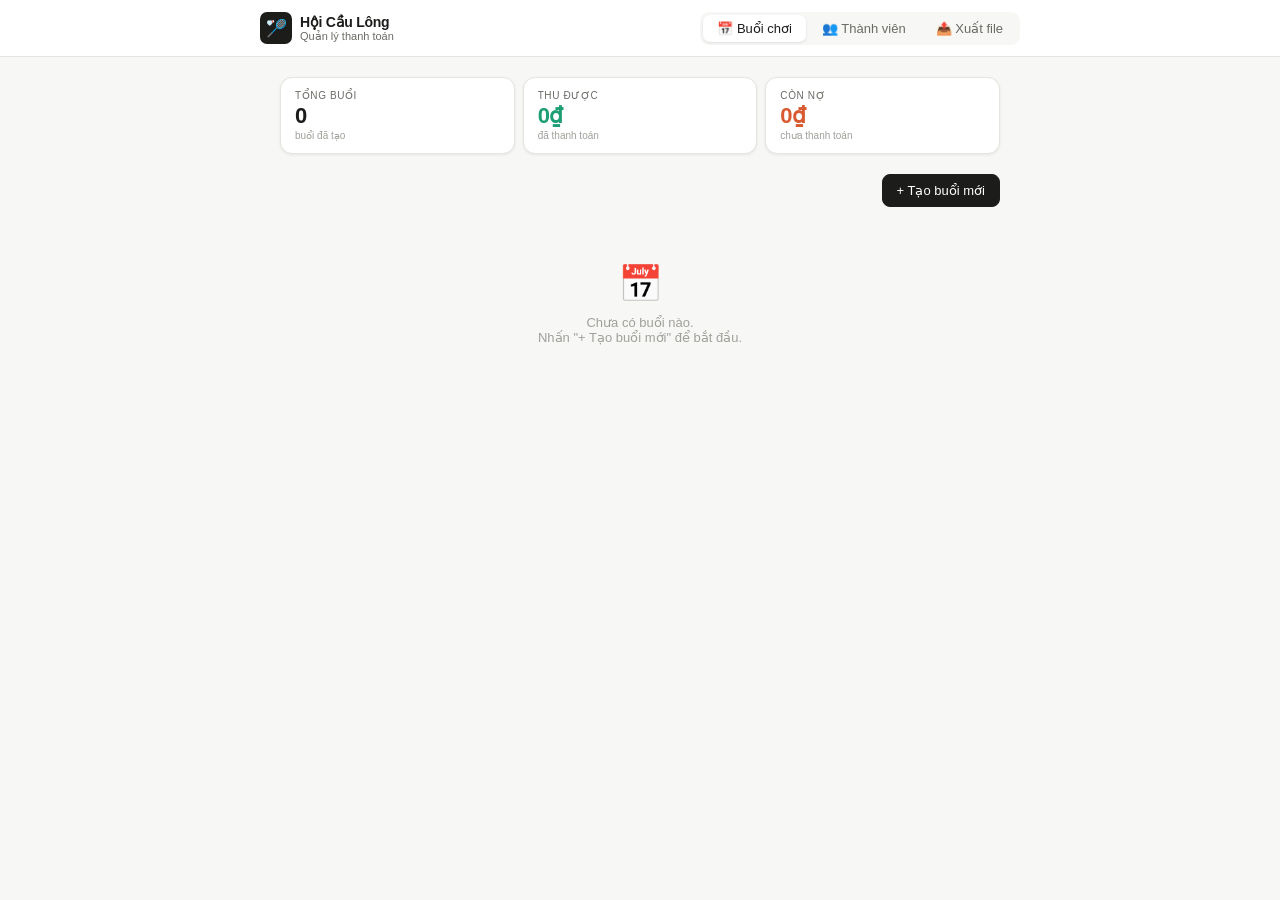
==== caulong.html @ 5cb91366 "Rename caulong_7.html to caulong.html" ====
<!DOCTYPE html>
<html lang="vi">
<head>
<meta charset="UTF-8">
<meta name="viewport" content="width=device-width, initial-scale=1.0">
<title>Hội Cầu Lông — Quản lý thanh toán</title>
<style>
:root {
  --green:#1D9E75; --green-l:#E1F5EE; --green-d:#085041; --green-m:#9FE1CB;
  --coral:#D85A30; --coral-l:#FAECE7; --coral-m:#F5C4B3;
  --amber:#BA7517; --amber-l:#FAEEDA;
  --purple-l:#EEEDFE; --purple:#534AB7;
  --blue-l:#E6F1FB; --blue:#185FA5;
  --bg:#F7F7F5; --surface:#FFFFFF;
  --border:#E5E4DF; --border-s:#C8C7C0;
  --text:#1C1C1A; --muted:#6B6A65; --hint:#A09F9A;
  --r:12px; --rs:8px;
  --shadow:0 1px 3px rgba(0,0,0,0.07);
}
*{box-sizing:border-box;margin:0;padding:0}
body{font-family:-apple-system,BlinkMacSystemFont,'Segoe UI',sans-serif;background:var(--bg);color:var(--text);min-height:100vh}

/* HEADER */
.site-header{background:var(--surface);border-bottom:1px solid var(--border);padding:0 1.25rem;position:sticky;top:0;z-index:200}
.header-inner{max-width:760px;margin:0 auto;display:flex;align-items:center;justify-content:space-between;height:56px;gap:10px}
.logo{display:flex;align-items:center;gap:8px;flex-shrink:0}
.logo-icon{width:32px;height:32px;background:var(--text);border-radius:7px;display:flex;align-items:center;justify-content:center;font-size:17px}
.logo-text{font-size:14px;font-weight:600;letter-spacing:-0.02em}
.logo-sub{font-size:11px;color:var(--muted)}
.nav-tabs{display:flex;gap:2px;background:var(--bg);border-radius:9px;padding:3px}
.nav-tab{padding:6px 14px;border-radius:7px;font-size:13px;font-weight:500;border:none;background:transparent;cursor:pointer;color:var(--muted);transition:all .15s}
.nav-tab.active{background:var(--surface);color:var(--text);box-shadow:0 1px 3px rgba(0,0,0,0.1)}

/* PAGES */
.page{max-width:760px;margin:0 auto;padding:1.25rem;display:none}
.page.active{display:block}

/* STAT CARDS */
.stats-row{display:grid;grid-template-columns:repeat(3,1fr);gap:8px;margin-bottom:1.25rem}
.stat-card{background:var(--surface);border:1px solid var(--border);border-radius:var(--r);padding:12px 14px;box-shadow:var(--shadow)}
.stat-label{font-size:10px;color:var(--muted);text-transform:uppercase;letter-spacing:.06em;margin-bottom:4px}
.stat-value{font-size:22px;font-weight:700;letter-spacing:-.03em;line-height:1}
.stat-value.green{color:var(--green)} .stat-value.coral{color:var(--coral)} .stat-value.amber{color:var(--amber)}
.stat-sub{font-size:10px;color:var(--hint);margin-top:3px}

/* CARD SHELL */
.card{background:var(--surface);border:1px solid var(--border);border-radius:var(--r);box-shadow:var(--shadow);margin-bottom:1rem;overflow:hidden}
.card-hd{display:flex;align-items:center;justify-content:space-between;padding:12px 16px;border-bottom:1px solid var(--border)}
.card-hd-l{display:flex;align-items:center;gap:9px}
.card-ico{width:28px;height:28px;border-radius:6px;display:flex;align-items:center;justify-content:center;font-size:15px;background:var(--bg)}
.card-title{font-size:13px;font-weight:600}
.card-sub{font-size:11px;color:var(--muted)}
.card-bd{padding:14px 16px}

/* SESSION LIST */
.session-item{background:var(--surface);border:1px solid var(--border);border-radius:var(--r);padding:12px 16px;margin-bottom:8px;cursor:pointer;transition:border-color .15s;display:flex;align-items:center;gap:12px;box-shadow:var(--shadow)}
.session-item:hover{border-color:var(--border-s)}
.session-item.active-session{border-color:var(--green);background:var(--green-l)}

/* MONTH GROUP */
.month-group{margin-bottom:12px}
.month-header{display:flex;align-items:center;justify-content:space-between;padding:10px 14px;background:var(--surface);border:1px solid var(--border);border-radius:var(--r);cursor:pointer;user-select:none;box-shadow:var(--shadow);transition:background .15s}
.month-header:hover{background:var(--bg)}
.month-header-left{display:flex;align-items:center;gap:10px}
.month-chevron{font-size:11px;color:var(--muted);transition:transform .2s;display:inline-block}
.month-chevron.open{transform:rotate(90deg)}
.month-title{font-size:14px;font-weight:600;margin-bottom:2px}
.month-sub{font-size:11px;color:var(--muted)}
.month-stat{text-align:right;flex-shrink:0}
.month-body{padding:10px 0 0 0;overflow:hidden}
.month-body.collapsed{display:none}
.session-date-badge{background:var(--text);color:#fff;border-radius:8px;padding:6px 10px;text-align:center;flex-shrink:0;min-width:44px}
.session-date-badge .day{font-size:17px;font-weight:700;line-height:1}
.session-date-badge .mon{font-size:10px;opacity:.7}
.session-meta{flex:1;min-width:0}
.session-name{font-size:13px;font-weight:600}
.session-info{font-size:11px;color:var(--muted);margin-top:2px}
.session-total{font-size:13px;font-weight:600;text-align:right;flex-shrink:0}
.session-total small{display:block;font-size:10px;color:var(--muted);font-weight:400}
.badge-pill{font-size:10px;border-radius:20px;padding:2px 8px;font-weight:500;display:inline-flex;align-items:center;gap:3px}
.badge-green{background:var(--green-l);color:var(--green-d)}
.badge-coral{background:var(--coral-l);color:#712B13}
.badge-amber{background:var(--amber-l);color:#633806}
.badge-blue{background:var(--blue-l);color:var(--blue)}

/* BUTTONS */
.btn{display:inline-flex;align-items:center;gap:5px;border-radius:var(--rs);font-size:13px;font-family:inherit;font-weight:500;cursor:pointer;transition:all .15s;padding:8px 14px;border:1px solid var(--border-s)}
.btn-primary{background:var(--text);color:#fff;border-color:var(--text)}
.btn-primary:hover{opacity:.85}
.btn-green{background:var(--green);color:#fff;border-color:var(--green)}
.btn-green:hover{opacity:.85}
.btn-ghost{background:transparent;color:var(--text)}
.btn-ghost:hover{background:var(--bg)}
.btn-danger{background:transparent;color:var(--coral);border-color:var(--coral-m)}
.btn-danger:hover{background:var(--coral-l)}
.btn-sm{padding:5px 10px;font-size:11px;border-radius:6px}
.btn-xs{padding:3px 8px;font-size:11px;border-radius:6px}

/* INPUTS */
input[type=text],input[type=number],input[type=date],select,textarea{font-family:inherit;font-size:13px;border:1px solid var(--border);border-radius:var(--rs);padding:7px 10px;background:var(--bg);color:var(--text);outline:none;transition:border-color .15s;width:100%}
input:focus,select:focus,textarea:focus{border-color:var(--green)}
.input-row{display:flex;gap:8px;align-items:center}
.input-row input,.input-row select{flex:1}
label.field-label{font-size:11px;color:var(--muted);font-weight:500;display:block;margin-bottom:4px;text-transform:uppercase;letter-spacing:.04em}
.field-group{margin-bottom:12px}

/* COST ITEM */
.cost-line{display:flex;align-items:center;gap:8px;padding:8px 0;border-bottom:1px solid var(--border)}
.cost-line:last-child{border-bottom:none}
.cost-line-emoji{font-size:15px;flex-shrink:0}
.cost-line-name{flex:1;font-size:13px;font-weight:500}
.cost-amount{font-size:13px;font-weight:600;min-width:80px;text-align:right}
.cost-input-wrap{position:relative;width:130px}
.cost-input-wrap input{text-align:right;padding-right:24px}
.cost-input-wrap .unit{position:absolute;right:8px;top:50%;transform:translateY(-50%);font-size:11px;color:var(--muted);pointer-events:none}
.cost-display{font-size:11px;color:var(--hint);text-align:right;margin-top:1px}

/* MEMBER ROWS */
.member-cost-grid{display:grid;grid-template-columns:1fr 1fr 1fr;gap:6px;margin-top:6px}
.member-cost-cell{background:var(--bg);border:1px solid var(--border);border-radius:6px;padding:6px 8px;text-align:center}
.member-cost-cell .mc-name{font-size:11px;color:var(--muted);white-space:nowrap;overflow:hidden;text-overflow:ellipsis}
.member-cost-cell .mc-val{font-size:13px;font-weight:600;margin-top:2px}
.member-cost-cell.included{background:var(--green-l);border-color:var(--green-m)}
.member-cost-cell.included .mc-val{color:var(--green-d)}

/* PLAYER ITEM */
.player-item{background:var(--surface);border:1px solid var(--border);border-radius:var(--r);padding:10px 14px;display:flex;align-items:center;gap:10px;box-shadow:var(--shadow);margin-bottom:7px;transition:all .2s}
.player-item.paid-item{background:var(--green-l);border-color:var(--green-m)}
.avatar{width:34px;height:34px;border-radius:50%;background:var(--purple-l);color:var(--purple);display:flex;align-items:center;justify-content:center;font-size:12px;font-weight:600;flex-shrink:0}
.avatar.av-paid{background:var(--green-m);color:var(--green-d)}
.pi-name{font-size:13px;font-weight:600}
.pi-detail{font-size:11px;color:var(--muted);margin-top:1px}
.pi-detail.paid-detail{color:var(--green)}
.pi-actions{display:flex;align-items:center;gap:5px;flex-shrink:0;margin-left:auto}
.btn-pay-toggle{font-size:11px;font-family:inherit;font-weight:500;padding:4px 10px;border-radius:20px;cursor:pointer;border:1.5px solid var(--green);background:transparent;color:var(--green-d);transition:all .15s}
.btn-pay-toggle:hover{background:var(--green);color:#fff}
.btn-undo-pay{font-size:10px;font-family:inherit;padding:3px 8px;border-radius:20px;cursor:pointer;border:1px solid var(--border-s);background:transparent;color:var(--muted)}
.btn-undo-pay:hover{background:var(--border)}
.btn-icon{background:none;border:none;cursor:pointer;color:var(--hint);font-size:16px;padding:2px 4px;line-height:1;transition:color .15s}
.btn-icon:hover{color:var(--coral)}
.badge-paid-sm{font-size:10px;background:var(--green);color:#fff;border-radius:20px;padding:2px 8px;font-weight:500}

/* SECTION LABEL */
.sec-label{font-size:10px;font-weight:600;text-transform:uppercase;letter-spacing:.07em;color:var(--muted);margin:1rem 0 7px;display:flex;align-items:center;gap:6px}
.count-bubble{background:var(--border);color:var(--muted);border-radius:20px;font-size:9px;padding:1px 6px}
.count-bubble.cb-green{background:var(--green-l);color:var(--green-d)}

/* PROGRESS */
.prog-wrap{background:var(--border);border-radius:4px;height:5px;overflow:hidden;margin-bottom:1.25rem}
.prog-bar{height:100%;background:var(--green);border-radius:4px;transition:width .4s ease;width:0%}
.prog-label{display:flex;justify-content:space-between;font-size:11px;color:var(--muted);margin-bottom:5px}

/* MODAL */
.modal-backdrop{position:fixed;inset:0;background:rgba(0,0,0,.45);z-index:500;display:none;align-items:center;justify-content:center;padding:1rem}
.modal-backdrop.open{display:flex}
.modal{background:var(--surface);border-radius:var(--r);width:100%;max-width:500px;max-height:90vh;overflow-y:auto;box-shadow:0 8px 32px rgba(0,0,0,.2)}
.modal-hd{display:flex;align-items:center;justify-content:space-between;padding:14px 18px;border-bottom:1px solid var(--border)}
.modal-title{font-size:15px;font-weight:600}
.modal-bd{padding:16px 18px}
.modal-ft{padding:12px 18px;border-top:1px solid var(--border);display:flex;gap:8px;justify-content:flex-end}

/* EXPORT PAGE */
.export-player-card{background:var(--surface);border:1px solid var(--border);border-radius:var(--r);padding:12px 16px;margin-bottom:8px;display:flex;align-items:center;gap:10px;cursor:pointer;transition:all .15s;box-shadow:var(--shadow)}
.export-player-card:hover{border-color:var(--border-s)}
.export-player-card.selected{border-color:var(--blue);background:var(--blue-l)}
.export-check{width:18px;height:18px;border-radius:4px;border:1.5px solid var(--border-s);display:flex;align-items:center;justify-content:center;flex-shrink:0;font-size:11px;background:#fff}
.export-player-card.selected .export-check{background:var(--blue);border-color:var(--blue);color:#fff}
.export-name{font-size:13px;font-weight:600}
.export-stats{font-size:11px;color:var(--muted);margin-top:2px}

/* EMPTY */
.empty-state{text-align:center;padding:2.5rem 1rem;color:var(--hint)}
.empty-icon{font-size:36px;margin-bottom:10px}
.empty-text{font-size:13px}

/* TOAST */
.toast{position:fixed;bottom:20px;left:50%;transform:translateX(-50%) translateY(70px);background:var(--text);color:#fff;padding:9px 18px;border-radius:30px;font-size:12px;font-weight:500;z-index:9999;transition:transform .3s ease;white-space:nowrap;pointer-events:none}
.toast.show{transform:translateX(-50%) translateY(0)}

/* DIVIDER */
.divider{border:none;border-top:1px solid var(--border);margin:12px 0}

/* TAG */
.tag{display:inline-flex;align-items:center;gap:4px;font-size:10px;padding:2px 7px;border-radius:4px;font-weight:500}

/* COST SHARE TOGGLE */
.share-toggle{display:flex;flex-wrap:wrap;gap:5px;margin-top:6px}
.share-member{font-size:11px;padding:3px 9px;border-radius:20px;border:1px solid var(--border-s);cursor:pointer;user-select:none;background:var(--bg);color:var(--muted);transition:all .12s}
.share-member.on{background:var(--green);border-color:var(--green);color:#fff}
.share-all{border-color:var(--text);color:var(--text);font-weight:600}
.share-all.on{background:var(--text);border-color:var(--text);color:#fff}

/* PRINT / EXPORT RECEIPT */
@media print{
  body{background:#fff}
  .no-print{display:none!important}
  .print-only{display:block!important}
}
.print-only{display:none}

/* RESPONSIVE */
@media(max-width:520px){
  .stats-row{grid-template-columns:1fr 1fr;gap:6px}
  .stat-value{font-size:20px}
  .nav-tab{padding:5px 10px;font-size:12px}
  .member-cost-grid{grid-template-columns:1fr 1fr}
}

/* SESSION DETAIL inline */
.session-detail-wrap{background:var(--green-l);border:1px solid var(--green-m);border-radius:var(--r);padding:12px 14px;margin-bottom:8px;display:none}
.session-detail-wrap.open{display:block}
</style>
</head>
<body>

<header class="site-header no-print">
  <div class="header-inner">
    <div class="logo">
      <div class="logo-icon">🏸</div>
      <div>
        <div class="logo-text">Hội Cầu Lông</div>
        <div class="logo-sub">Quản lý thanh toán</div>
      </div>
    </div>
    <nav class="nav-tabs">
      <button class="nav-tab active" onclick="switchTab('sessions')">📅 Buổi chơi</button>
      <button class="nav-tab" onclick="switchTab('members')">👥 Thành viên</button>
      <button class="nav-tab" onclick="switchTab('export')">📤 Xuất file</button>
    </nav>
  </div>
</header>

<!-- ══════════════ TAB: BUỔI CHƠI ══════════════ -->
<div class="page active" id="tab-sessions">
  <div class="stats-row">
    <div class="stat-card">
      <div class="stat-label">Tổng buổi</div>
      <div class="stat-value" id="s-total-sessions">0</div>
      <div class="stat-sub">buổi đã tạo</div>
    </div>
    <div class="stat-card">
      <div class="stat-label">Thu được</div>
      <div class="stat-value green" id="s-collected">0₫</div>
      <div class="stat-sub">đã thanh toán</div>
    </div>
    <div class="stat-card">
      <div class="stat-label">Còn nợ</div>
      <div class="stat-value coral" id="s-pending">0₫</div>
      <div class="stat-sub">chưa thanh toán</div>
    </div>
  </div>

  <div style="display:flex;justify-content:flex-end;margin-bottom:1rem">
    <button class="btn btn-primary" onclick="openNewSession()">+ Tạo buổi mới</button>
  </div>

  <div id="session-list">
    <div class="empty-state"><div class="empty-icon">📅</div><div class="empty-text">Chưa có buổi nào.<br>Nhấn "+ Tạo buổi mới" để bắt đầu.</div></div>
  </div>
</div>

<!-- ══════════════ TAB: THÀNH VIÊN ══════════════ -->
<div class="page" id="tab-members">
  <div class="card">
    <div class="card-hd">
      <div class="card-hd-l"><div class="card-ico">👤</div><div><div class="card-title">Thêm thành viên</div><div class="card-sub">Cố định luôn được chọn trong chi phí</div></div></div>
    </div>
    <div class="card-bd">
      <div class="input-row">
        <input type="text" id="new-member-name" placeholder="Tên thành viên…" maxlength="30" autocomplete="off">
        <select id="new-member-type" style="width:auto;flex-shrink:0">
          <option value="fixed">⭐ Cố định</option>
          <option value="casual">🚶 Vãng lai</option>
        </select>
        <button class="btn btn-primary" onclick="addMember()" style="white-space:nowrap">+ Thêm</button>
      </div>
    </div>
  </div>

  <div id="member-list-wrap">
    <div class="empty-state"><div class="empty-icon">👥</div><div class="empty-text">Chưa có thành viên nào.</div></div>
  </div>
</div>

<!-- ══════════════ TAB: XUẤT FILE ══════════════ -->
<div class="page" id="tab-export">
  <div class="card">
    <div class="card-hd">
      <div class="card-hd-l"><div class="card-ico">📤</div><div><div class="card-title">Xuất sao kê cá nhân</div><div class="card-sub">Chọn người và khoảng thời gian</div></div></div>
    </div>
    <div class="card-bd">
      <div class="field-group">
        <label class="field-label">Từ ngày</label>
        <input type="date" id="ex-from">
      </div>
      <div class="field-group">
        <label class="field-label">Đến ngày</label>
        <input type="date" id="ex-to">
      </div>
      <div class="field-group">
        <div style="display:flex;align-items:center;justify-content:space-between;margin-bottom:8px">
          <label class="field-label" style="margin-bottom:0">Chọn thành viên</label>
          <div style="display:flex;gap:6px">
            <button class="btn btn-ghost btn-xs" onclick="selectAllExport(true)">Chọn tất cả</button>
            <button class="btn btn-ghost btn-xs" onclick="selectAllExport(false)">Bỏ chọn tất cả</button>
          </div>
        </div>
        <div id="export-member-list"></div>
      </div>
      <button class="btn btn-primary" onclick="doExport()" style="width:100%;justify-content:center;margin-top:4px">📄 Xuất file HTML</button>
    </div>
  </div>
</div>

<!-- ══════════════ MODAL: TẠO / SỬA BUỔI ══════════════ -->
<div class="modal-backdrop" id="modal-session">
  <div class="modal">
    <div class="modal-hd">
      <span class="modal-title" id="modal-session-title">Tạo buổi mới</span>
      <button class="btn-icon" onclick="closeModal('modal-session')" style="font-size:20px">×</button>
    </div>
    <div class="modal-bd">
      <div class="field-group">
        <label class="field-label">Ngày chơi</label>
        <input type="date" id="ms-date">
      </div>
      <div class="field-group">
        <label class="field-label">Ghi chú (tùy chọn)</label>
        <input type="text" id="ms-note" placeholder="Ví dụ: Sân ABC, thứ 7 tuần này…" maxlength="60">
      </div>
      <hr class="divider">
      <div class="card-title" style="margin-bottom:10px">💰 Chi phí buổi</div>
      <div id="cost-lines"></div>
      <button class="btn btn-ghost btn-sm" onclick="addCostLine()" style="margin-top:4px">+ Thêm khoản chi</button>
      <hr class="divider">
      <div class="card-title" style="margin-bottom:10px">👥 Thành viên tham gia</div>
      <div id="ms-members"></div>
      <div class="input-row" style="margin-top:8px">
        <input type="text" id="ms-new-member-inline" placeholder="Thêm tên mới…" maxlength="30">
        <button class="btn btn-ghost btn-sm" onclick="addInlineMember()" style="white-space:nowrap">+ Thêm</button>
      </div>
    </div>
    <div class="modal-ft">
      <button class="btn btn-ghost" onclick="closeModal('modal-session')">Hủy</button>
      <button class="btn btn-primary" onclick="saveSession()" id="ms-save-btn">Lưu buổi</button>
    </div>
  </div>
</div>

<!-- ══════════════ MODAL: CHI TIẾT BUỔI ══════════════ -->
<div class="modal-backdrop" id="modal-detail">
  <div class="modal">
    <div class="modal-hd">
      <span class="modal-title" id="md-title">Chi tiết buổi</span>
      <button class="btn-icon" onclick="closeModal('modal-detail')" style="font-size:20px">×</button>
    </div>
    <div class="modal-bd" id="md-body"></div>
    <div class="modal-ft">
      <button class="btn btn-danger btn-sm" id="md-del-btn">🗑 Xóa buổi</button>
      <button class="btn btn-ghost" onclick="closeModal('modal-detail')">Đóng</button>
      <button class="btn btn-primary btn-sm" id="md-edit-btn">✏️ Sửa</button>
    </div>
  </div>
</div>

<div class="toast" id="toast"></div>

<script>
// ─── STORAGE ──────────────────────────────────────────────────────
function ls(k){try{const v=localStorage.getItem(k);return v?JSON.parse(v):null}catch{return null}}
function ss(k,v){try{localStorage.setItem(k,JSON.stringify(v))}catch{}}

// ─── STATE ────────────────────────────────────────────────────────
let members = ls('hl_members') || [];   // [{id,name}]
let sessions = ls('hl_sessions') || []; // [{id,date,note,costs:[{id,name,emoji,amount,memberIds[]}],members:[{id,name,paid}]}]
let editingSessionId = null;
let tempCosts = [];   // cost lines in modal
let tempMembers = []; // members in modal [{id,name,included}]

// ─── HELPERS ──────────────────────────────────────────────────────
function uid(){return Date.now().toString(36)+Math.random().toString(36).slice(2,6)}
function fmt(n){return Math.round(n).toLocaleString('vi-VN')+'₫'}
function fmtK(n){const v=Math.round(n);return v>=1000?v.toLocaleString('vi-VN')+'₫':v+'₫'}
function esc(s){return s.replace(/&/g,'&amp;').replace(/</g,'&lt;').replace(/>/g,'&gt;').replace(/"/g,'&quot;')}
function initials(name){return name.trim().split(/\s+/).map(w=>w[0]).join('').slice(0,2).toUpperCase()}
function fmtDate(iso){
  if(!iso)return'';
  const d=new Date(iso+'T00:00:00');
  return d.toLocaleDateString('vi-VN',{weekday:'short',day:'numeric',month:'numeric',year:'numeric'});
}
// Auto-add 3 zeros when input loses focus or Enter pressed (for number inputs with class cost-k)
function autoK(el){
  const v=el.value.trim();
  if(!v)return;
  const n=parseFloat(v);
  if(!isNaN(n)&&n<1000&&n>0){el.value=Math.round(n*1000);updateCostDisplay(el)}
}
function updateCostDisplay(el){
  const v=parseFloat(el.value)||0;
  const wrap=el.closest('.cost-input-wrap');
  if(wrap){const d=wrap.nextElementSibling;if(d&&d.classList.contains('cost-display'))d.textContent=v>0?fmt(v):'';}
}

// ─── TABS ─────────────────────────────────────────────────────────
function switchTab(t){
  document.querySelectorAll('.page').forEach(p=>p.classList.remove('active'));
  document.querySelectorAll('.nav-tab').forEach(b=>b.classList.remove('active'));
  document.getElementById('tab-'+t).classList.add('active');
  const idx={'sessions':0,'members':1,'export':2}[t];
  document.querySelectorAll('.nav-tab')[idx].classList.add('active');
  if(t==='sessions')renderSessions();
  if(t==='members')renderMembers();
  if(t==='export')renderExportPage();
}

// ─── MEMBERS TAB ──────────────────────────────────────────────────
function addMember(){
  const inp=document.getElementById('new-member-name');
  const type=document.getElementById('new-member-type').value;
  const name=inp.value.trim();
  if(!name)return;
  members.push({id:uid(),name,type:type||'fixed'});
  ss('hl_members',members);
  inp.value='';inp.focus();
  renderMembers();
  showToast('Đã thêm '+name);
}
document.getElementById('new-member-name').addEventListener('keydown',e=>{if(e.key==='Enter')addMember()});

function toggleMemberType(id){
  const m=members.find(m=>m.id===id);
  if(!m)return;
  m.type=m.type==='fixed'?'casual':'fixed';
  ss('hl_members',members);
  renderMembers();
  showToast(m.name+' → '+(m.type==='fixed'?'Cố định':'Vãng lai'));
}

function deleteMember(id){
  const m=members.find(m=>m.id===id);
  if(!confirm('Xóa thành viên "'+m.name+'"? Dữ liệu trong các buổi vẫn giữ nguyên.'))return;
  members=members.filter(m=>m.id!==id);
  ss('hl_members',members);
  renderMembers();
  showToast('Đã xóa');
}

function renderMembers(){
  const wrap=document.getElementById('member-list-wrap');
  if(members.length===0){
    wrap.innerHTML='<div class="empty-state"><div class="empty-icon">👥</div><div class="empty-text">Chưa có thành viên nào.</div></div>';
    return;
  }
  const fixed=members.filter(m=>m.type==='fixed'||(m.type===undefined));
  const casual=members.filter(m=>m.type==='casual');
  let html='';
  if(fixed.length>0){
    html+=`<div class="sec-label" style="margin-bottom:8px">⭐ Cố định <span class="count-bubble">${fixed.length}</span></div>`;
    html+=fixed.map(m=>memberRow(m)).join('');
  }
  if(casual.length>0){
    html+=`<div class="sec-label" style="margin:12px 0 8px">🚶 Vãng lai <span class="count-bubble">${casual.length}</span></div>`;
    html+=casual.map(m=>memberRow(m)).join('');
  }
  wrap.innerHTML=html;
}

function memberRow(m){
  const isFixed=m.type!=='casual';
  return `<div class="player-item" style="margin-bottom:7px">
    <div class="avatar" style="${isFixed?'background:var(--amber-l);color:var(--amber)':''}">${initials(m.name)}</div>
    <div style="flex:1">
      <div class="pi-name">${esc(m.name)}
        <span class="badge-pill ${isFixed?'badge-amber':'badge-blue'}" style="margin-left:6px;font-size:10px">${isFixed?'⭐ Cố định':'🚶 Vãng lai'}</span>
      </div>
      <div class="pi-detail">${memberStats(m.id)}</div>
    </div>
    <button class="btn btn-ghost btn-xs" onclick="toggleMemberType('${m.id}')" title="Đổi loại" style="margin-right:4px">Đổi</button>
    <button class="btn-icon" onclick="deleteMember('${m.id}')" title="Xóa">×</button>
  </div>`;
}

function memberStats(mid){
  let sessions_played=0,total_debt=0,total_paid=0;
  sessions.forEach(s=>{
    const p=s.members.find(m=>m.id===mid);
    if(!p)return;
    sessions_played++;
    const amt=calcMemberAmount(s,mid);
    if(p.paid)total_paid+=amt; else total_debt+=amt;
  });
  if(sessions_played===0)return'Chưa tham gia buổi nào';
  return sessions_played+' buổi · Nợ: '+fmt(total_debt)+' · Đã trả: '+fmt(total_paid);
}

// ─── COST AMOUNT CALC ─────────────────────────────────────────────
function calcMemberAmount(session,memberId){
  let total=0;
  session.costs.forEach(c=>{
    if(c.memberIds.includes(memberId)){
      const count=c.memberIds.length;
      if(count>0)total+=c.amount/count;
    }
  });
  return total;
}

// ─── SESSIONS TAB ─────────────────────────────────────────────────
function renderSessions(){
  // Global stats
  let collected=0,pending=0;
  sessions.forEach(s=>{
    s.members.forEach(m=>{
      const amt=calcMemberAmount(s,m.id);
      if(m.paid)collected+=amt; else pending+=amt;
    });
  });
  document.getElementById('s-total-sessions').textContent=sessions.length;
  document.getElementById('s-collected').textContent=fmtK(collected);
  document.getElementById('s-pending').textContent=fmtK(pending);

  const list=document.getElementById('session-list');
  if(sessions.length===0){
    list.innerHTML='<div class="empty-state"><div class="empty-icon">📅</div><div class="empty-text">Chưa có buổi nào.<br>Nhấn "+ Tạo buổi mới" để bắt đầu.</div></div>';
    return;
  }
  // Sort newest first
  const sorted=[...sessions].sort((a,b)=>b.date.localeCompare(a.date));

  // Group by month key "YYYY-MM"
  const groups={};
  sorted.forEach(s=>{
    const key=s.date.slice(0,7);
    if(!groups[key])groups[key]=[];
    groups[key].push(s);
  });

  let html='';
  const monthKeys=Object.keys(groups).sort((a,b)=>b.localeCompare(a));
  const now=new Date();
  const thisMonthKey=now.getFullYear()+'-'+String(now.getMonth()+1).padStart(2,'0');

  monthKeys.forEach(key=>{
    const [yr,mo]=key.split('-');
    const monthLabel='Tháng '+parseInt(mo)+' năm '+yr;
    const isCurrentMonth=(key===thisMonthKey);
    const groupSessions=groups[key];

    // Month-level stats (only members with amt > 0)
    let mTotal=0,mPaid=0,mBuoi=groupSessions.length;
    groupSessions.forEach(s=>{
      s.members.forEach(m=>{
        const amt=calcMemberAmount(s,m.id);
        if(amt<=0)return;
        mTotal+=amt;
        if(m.paid)mPaid+=amt;
      });
    });
    const mPending=mTotal-mPaid;
    const allDone=mPending===0&&mTotal>0;

    // Collapsed by default except current month
    const collapsed=!isCurrentMonth;

    html+=`<div class="month-group" id="mg-${key}">
      <div class="month-header" onclick="toggleMonth('${key}')">
        <div class="month-header-left">
          <span class="month-chevron ${collapsed?'':'open'}" id="mc-${key}">▶</span>
          <div>
            <div class="month-title">${monthLabel} ${isCurrentMonth?'<span class="badge-pill badge-amber" style="font-size:10px;vertical-align:middle">Tháng này</span>':''}</div>
            <div class="month-sub">${mBuoi} buổi · ${allDone?'<span style="color:var(--green)">Thu đủ</span>':'Còn nợ <strong>'+fmt(mPending)+'</strong>'}</div>
          </div>
        </div>
        <div class="month-stat">
          <div style="font-size:14px;font-weight:700">${fmt(mTotal)}</div>
          <div style="font-size:10px;color:var(--muted)">Thu: ${fmt(mPaid)}</div>
        </div>
      </div>
      <div class="month-body ${collapsed?'collapsed':''}" id="mb-${key}">`;

    groupSessions.forEach(s=>{
      const activeM=s.members.filter(m=>calcMemberAmount(s,m.id)>0);
      const paidCount=activeM.filter(m=>m.paid).length;
      const total=activeM.length;
      const totalAmt=activeM.reduce((sum,m)=>sum+calcMemberAmount(s,m.id),0);
      const paidAmt=activeM.filter(m=>m.paid).reduce((sum,m)=>sum+calcMemberAmount(s,m.id),0);
      const d=new Date(s.date+'T00:00:00');
      const mon=d.toLocaleDateString('vi-VN',{month:'short'}).replace('thg','Th');
      let badge='';
      if(paidCount===total&&total>0)badge='<span class="badge-pill badge-green">✓ Đủ</span>';
      else if(paidCount===0)badge='<span class="badge-pill badge-coral">⏳ Chưa thu</span>';
      else badge='<span class="badge-pill badge-amber">'+paidCount+'/'+total+' đã trả</span>';
      const costs_summary=s.costs.map(c=>esc(c.name)).join(' · ');
      html+=`<div class="session-item" onclick="openDetail('${s.id}')">
        <div class="session-date-badge">
          <div class="day">${d.getDate()}</div>
          <div class="mon">${mon}</div>
        </div>
        <div class="session-meta">
          <div class="session-name">${s.note?esc(s.note):fmtDate(s.date)}</div>
          <div class="session-info">${total} người · ${costs_summary||'Chưa có chi phí'}</div>
          <div style="margin-top:4px">${badge}</div>
        </div>
        <div class="session-total">${fmt(totalAmt)}<small>Thu: ${fmt(paidAmt)}</small></div>
      </div>`;
    });

    html+=`</div></div>`;
  });

  list.innerHTML=html;
}

function toggleMonth(key){
  const body=document.getElementById('mb-'+key);
  const chev=document.getElementById('mc-'+key);
  body.classList.toggle('collapsed');
  chev.classList.toggle('open');
}

// ─── NEW / EDIT SESSION MODAL ──────────────────────────────────────
const COST_PRESETS=[
  {name:'Tiền sân',emoji:'🏟️',amount:200},
  {name:'Tiền nước',emoji:'💧',amount:20},
  {name:'Tiền cầu',emoji:'🏸',amount:0},
];

function openNewSession(){
  editingSessionId=null;
  document.getElementById('modal-session-title').textContent='Tạo buổi mới';
  document.getElementById('ms-save-btn').textContent='Lưu buổi';
  const today=new Date();
  document.getElementById('ms-date').value=today.toISOString().slice(0,10);
  document.getElementById('ms-note').value='';
  // All members included; fixed always pre-checked in costs
  tempMembers=members.map(m=>({...m,included:true}));
  tempCosts=COST_PRESETS.map(p=>({id:uid(),name:p.name,emoji:p.emoji,amount:p.amount*1000,memberIds:[]}));
  // Default: fixed members auto-selected for all costs; casual NOT pre-selected
  const fixedIds=tempMembers.filter(m=>m.type!=='casual').map(m=>m.id);
  tempCosts.forEach(c=>c.memberIds=[...fixedIds]);
  renderCostLines();
  renderModalMembers();
  openModal('modal-session');
}

function openEditSession(sid){
  const s=sessions.find(x=>x.id===sid);
  if(!s)return;
  editingSessionId=sid;
  document.getElementById('modal-session-title').textContent='Sửa buổi';
  document.getElementById('ms-save-btn').textContent='Cập nhật';
  document.getElementById('ms-date').value=s.date;
  document.getElementById('ms-note').value=s.note||'';
  tempCosts=s.costs.map(c=>({...c,memberIds:[...c.memberIds]}));
  // Merge saved members with global
  const savedIds=s.members.map(m=>m.id);
  const globalIds=members.map(m=>m.id);
  const allIds=new Set([...savedIds,...globalIds]);
  tempMembers=[];
  allIds.forEach(id=>{
    const gm=members.find(m=>m.id===id);
    const sm=s.members.find(m=>m.id===id);
    const name=gm?gm.name:(sm?sm.name:'');
    tempMembers.push({id,name,included:savedIds.includes(id)});
  });
  renderCostLines();
  renderModalMembers();
  closeModal('modal-detail');
  openModal('modal-session');
}

function addCostLine(){
  tempCosts.push({id:uid(),name:'',emoji:'🗒️',amount:0,memberIds:[]});
  renderCostLines();
  // Focus last cost name input
  setTimeout(()=>{
    const inputs=document.querySelectorAll('.cost-name-inp');
    if(inputs.length)inputs[inputs.length-1].focus();
  },50);
}

function removeCostLine(cid){
  tempCosts=tempCosts.filter(c=>c.id!==cid);
  renderCostLines();
}

function renderCostLines(){
  const wrap=document.getElementById('cost-lines');
  if(tempCosts.length===0){wrap.innerHTML='<div style="font-size:12px;color:var(--hint);margin-bottom:8px">Chưa có khoản nào.</div>';return;}
  wrap.innerHTML=tempCosts.map(c=>{
    const includedMembers=tempMembers.filter(m=>m.included);
    const allOn=includedMembers.length>0&&includedMembers.every(m=>c.memberIds.includes(m.id));
    const allToggle=`<span class="share-member share-all ${allOn?'on':''}" onclick="toggleAllCostMembers('${c.id}')">${allOn?'✓ Tất cả':'Tất cả'}</span>`;
    const toggles=includedMembers.map(m=>{
      const on=c.memberIds.includes(m.id);
      return `<span class="share-member ${on?'on':''}" onclick="toggleCostMember('${c.id}','${m.id}')">${esc(m.name)}</span>`;
    }).join('');
    const dispVal=c.amount>0?fmt(c.amount):'';
    const shortVal=c.amount>0?Math.round(c.amount/1000):'';
    return `<div class="cost-line" data-cid="${c.id}">
      <span class="cost-line-emoji">${c.emoji}</span>
      <div style="flex:1;min-width:0">
        <input class="cost-name-inp" type="text" placeholder="Tên khoản…" value="${esc(c.name)}"
          style="width:100%;margin-bottom:6px"
          oninput="tempCosts.find(x=>x.id==='${c.id}').name=this.value"
          maxlength="30">
        <div style="font-size:11px;color:var(--muted);margin-bottom:4px">Áp dụng cho:</div>
        <div class="share-toggle">${allToggle}${toggles}</div>
      </div>
      <div style="text-align:right;flex-shrink:0;margin-left:10px">
        <div class="cost-input-wrap">
          <input type="number" class="cost-k" placeholder="0" value="${shortVal}" min="0" step="1"
            style="text-align:right;width:110px"
            onblur="autoK(this);syncCostAmount('${c.id}',this)"
            onkeydown="if(event.key==='Enter'){autoK(this);syncCostAmount('${c.id}',this)}"
            oninput="syncCostAmount('${c.id}',this)">
          <span class="unit">k</span>
        </div>
        <div class="cost-display">${dispVal}</div>
      </div>
      <button class="btn-icon" onclick="removeCostLine('${c.id}')" style="margin-left:6px;flex-shrink:0">×</button>
    </div>`;
  }).join('');
}

function syncCostAmount(cid,el){
  const v=parseFloat(el.value)||0;
  const cost=tempCosts.find(c=>c.id===cid);
  if(cost){
    // If value looks like already in full VND (>=1000) keep it, else treat as k
    cost.amount=v>=1000?Math.round(v):Math.round(v*1000);
    updateCostDisplay(el);
  }
}

function toggleCostMember(cid,mid){
  const cost=tempCosts.find(c=>c.id===cid);
  if(!cost)return;
  const idx=cost.memberIds.indexOf(mid);
  if(idx===-1)cost.memberIds.push(mid);
  else cost.memberIds.splice(idx,1);
  renderCostLines();
}

function toggleAllCostMembers(cid){
  const cost=tempCosts.find(c=>c.id===cid);
  if(!cost)return;
  const includedIds=tempMembers.filter(m=>m.included).map(m=>m.id);
  const allOn=includedIds.length>0&&includedIds.every(id=>cost.memberIds.includes(id));
  cost.memberIds=allOn?[]:[...includedIds];
  renderCostLines();
}

function renderModalMembers(){
  const wrap=document.getElementById('ms-members');
  if(tempMembers.length===0){
    wrap.innerHTML='<div style="font-size:12px;color:var(--hint)">Chưa có thành viên nào. Thêm từ tab "Thành viên" hoặc nhập tên bên dưới.</div>';
    return;
  }
  const fixed=tempMembers.filter(m=>m.type!=='casual');
  const casual=tempMembers.filter(m=>m.type==='casual');
  let html='';
  if(fixed.length>0){
    html+=`<div style="font-size:10px;font-weight:600;color:var(--amber);text-transform:uppercase;letter-spacing:.06em;padding:4px 0 6px">⭐ Cố định (luôn tham gia)</div>`;
    html+=fixed.map(m=>`
      <div style="display:flex;align-items:center;gap:8px;padding:5px 0;border-bottom:1px solid var(--border)">
        <input type="checkbox" checked disabled style="width:auto;opacity:.5;cursor:not-allowed">
        <label style="font-size:13px;font-weight:500;flex:1;color:var(--text)">${esc(m.name)}</label>
        <span style="font-size:10px;color:var(--amber)">⭐</span>
      </div>`).join('');
  }
  if(casual.length>0){
    html+=`<div style="font-size:10px;font-weight:600;color:var(--muted);text-transform:uppercase;letter-spacing:.06em;padding:8px 0 6px">🚶 Vãng lai</div>`;
    html+=casual.map(m=>`
      <div style="display:flex;align-items:center;gap:8px;padding:5px 0;border-bottom:1px solid var(--border)">
        <input type="checkbox" id="mm-${m.id}" ${m.included?'checked':''} onchange="toggleModalMember('${m.id}',this.checked)" style="width:auto;cursor:pointer">
        <label for="mm-${m.id}" style="font-size:13px;font-weight:500;cursor:pointer;flex:1">${esc(m.name)}</label>
        <span style="font-size:10px;color:var(--muted)">Vãng lai</span>
      </div>`).join('');
  }
  wrap.innerHTML=html;
}

function toggleModalMember(mid,checked){
  const m=tempMembers.find(x=>x.id===mid);
  if(m){
    m.included=checked;
    // Update all cost memberIds
    if(!checked){
      tempCosts.forEach(c=>{c.memberIds=c.memberIds.filter(id=>id!==mid)});
    }
    renderCostLines();
  }
}

function addInlineMember(){
  const inp=document.getElementById('ms-new-member-inline');
  const name=inp.value.trim();
  if(!name)return;
  // Inline-added members are casual by default
  const newMember={id:uid(),name,type:'casual'};
  members.push(newMember);
  ss('hl_members',members);
  tempMembers.push({...newMember,included:true});
  inp.value='';
  // Casual: NOT auto-added to cost lines (must be ticked manually)
  renderModalMembers();
  renderCostLines();
}
document.getElementById('ms-new-member-inline').addEventListener('keydown',e=>{if(e.key==='Enter')addInlineMember()});

function saveSession(){
  const date=document.getElementById('ms-date').value;
  if(!date){showToast('Vui lòng chọn ngày');return;}
  const note=document.getElementById('ms-note').value.trim();
  const includedMembers=tempMembers.filter(m=>m.included);
  if(includedMembers.length===0){showToast('Cần ít nhất 1 thành viên');return;}

  // Build final costs — clamp amount input
  const finalCosts=tempCosts.filter(c=>c.name||c.amount>0).map(c=>{
    // Ensure memberIds only has included members
    const mids=c.memberIds.filter(id=>includedMembers.some(m=>m.id===id));
    return {...c,memberIds:mids};
  });

  if(editingSessionId){
    const idx=sessions.findIndex(s=>s.id===editingSessionId);
    if(idx!==-1){
      // Preserve paid status
      const old=sessions[idx];
      const newMembers=includedMembers.map(m=>{
        const existing=old.members.find(om=>om.id===m.id);
        return {id:m.id,name:m.name,paid:existing?existing.paid:false};
      });
      sessions[idx]={...sessions[idx],date,note,costs:finalCosts,members:newMembers};
    }
  } else {
    const newSession={
      id:uid(),date,note,
      costs:finalCosts,
      members:includedMembers.map(m=>({id:m.id,name:m.name,paid:false}))
    };
    sessions.push(newSession);
  }

  ss('hl_sessions',sessions);
  closeModal('modal-session');
  renderSessions();
  showToast(editingSessionId?'Đã cập nhật buổi':'Đã tạo buổi mới 🏸');
}

// ─── SESSION DETAIL MODAL ─────────────────────────────────────────
function openDetail(sid){
  const s=sessions.find(x=>x.id===sid);
  if(!s)return;
  document.getElementById('md-title').textContent=(s.note||fmtDate(s.date));
  document.getElementById('md-edit-btn').onclick=()=>openEditSession(sid);
  document.getElementById('md-del-btn').onclick=()=>deleteSession(sid);

  // Only count members who have amt > 0 (i.e. are in at least one cost item)
  const activeMembers=s.members.filter(m=>calcMemberAmount(s,m.id)>0);
  const totalAmt=activeMembers.reduce((sum,m)=>sum+calcMemberAmount(s,m.id),0);
  const paidAmt=activeMembers.filter(m=>m.paid).reduce((sum,m)=>sum+calcMemberAmount(s,m.id),0);
  const pct=activeMembers.length>0?Math.round(activeMembers.filter(m=>m.paid).length/activeMembers.length*100):0;

  let html=`
    <div style="display:flex;justify-content:space-between;align-items:center;margin-bottom:12px">
      <div>
        <div style="font-size:11px;color:var(--muted)">📅 ${fmtDate(s.date)}</div>
        <div style="font-size:20px;font-weight:700;letter-spacing:-.02em;margin-top:2px">${fmt(totalAmt)}</div>
      </div>
      <div style="text-align:right">
        <div style="font-size:11px;color:var(--muted)">Thu được</div>
        <div style="font-size:16px;font-weight:600;color:var(--green)">${fmt(paidAmt)}</div>
      </div>
    </div>
    <div class="prog-label"><span>Tiến độ</span><span>${pct}%</span></div>
    <div class="prog-wrap"><div class="prog-bar" style="width:${pct}%"></div></div>
    <div style="font-size:12px;font-weight:600;color:var(--muted);text-transform:uppercase;letter-spacing:.05em;margin-bottom:8px">Chi phí</div>`;

  s.costs.forEach(c=>{
    const names=c.memberIds.map(id=>{
      const m=s.members.find(m=>m.id===id)||{name:id};
      return m.name;
    });
    const perPerson=c.memberIds.length>0?c.amount/c.memberIds.length:0;
    html+=`<div class="cost-line">
      <span class="cost-line-emoji">${c.emoji||'🗒️'}</span>
      <div style="flex:1"><div class="cost-line-name">${esc(c.name||'Khoản chi')}</div>
        <div style="font-size:11px;color:var(--muted);margin-top:2px">${names.length>0?names.map(esc).join(', '):'Chưa phân công'} · ${fmt(perPerson)}/người</div>
      </div>
      <div class="cost-amount">${fmt(c.amount)}</div>
    </div>`;
  });

  html+=`<div style="font-size:12px;font-weight:600;color:var(--muted);text-transform:uppercase;letter-spacing:.05em;margin:14px 0 8px">Thành viên</div>`;
  const unpaid=activeMembers.filter(m=>!m.paid);
  const paid=activeMembers.filter(m=>m.paid);
  if(unpaid.length>0){
    html+=`<div class="sec-label" style="justify-content:space-between">
      <span>⏳ Chưa trả <span class="count-bubble">${unpaid.length}</span></span>
      <button class="btn btn-green btn-xs" onclick="markAllPaid('${sid}')">✓ Tất cả đã trả</button>
    </div>`;
    unpaid.forEach(m=>{
      const amt=calcMemberAmount(s,m.id);
      html+=`<div class="player-item" style="margin-bottom:6px">
        <div class="avatar">${initials(m.name)}</div>
        <div style="flex:1"><div class="pi-name">${esc(m.name)}</div><div class="pi-detail">Cần đóng ${fmt(amt)}</div></div>
        <div class="pi-actions">
          <button class="btn-pay-toggle" onclick="togglePaid('${sid}','${m.id}')">✓ Đã trả</button>
        </div>
      </div>`;
    });
  }
  if(paid.length>0){
    html+=`<div class="sec-label" style="margin-top:10px">✅ Đã trả <span class="count-bubble cb-green">${paid.length}</span></div>`;
    paid.forEach(m=>{
      const amt=calcMemberAmount(s,m.id);
      html+=`<div class="player-item paid-item" style="margin-bottom:6px">
        <div class="avatar av-paid">${initials(m.name)}</div>
        <div style="flex:1"><div class="pi-name">${esc(m.name)}</div><div class="pi-detail paid-detail">Đã đóng ${fmt(amt)}</div></div>
        <div class="pi-actions">
          <span class="badge-paid-sm">Đã trả</span>
          <button class="btn-undo-pay" onclick="togglePaid('${sid}','${m.id}')">Hoàn tác</button>
        </div>
      </div>`;
    });
  }

  document.getElementById('md-body').innerHTML=html;
  openModal('modal-detail');
}

function togglePaid(sid,mid){
  const s=sessions.find(x=>x.id===sid);
  if(!s)return;
  const m=s.members.find(x=>x.id===mid);
  if(!m)return;
  m.paid=!m.paid;
  ss('hl_sessions',sessions);
  openDetail(sid);
  renderSessions();
  showToast(m.paid?'✓ '+m.name+' đã thanh toán':m.name+' chưa thanh toán');
}

function markAllPaid(sid){
  const s=sessions.find(x=>x.id===sid);
  if(!s)return;
  const activeIds=s.members.filter(m=>calcMemberAmount(s,m.id)>0).map(m=>m.id);
  s.members.forEach(m=>{if(activeIds.includes(m.id))m.paid=true;});
  ss('hl_sessions',sessions);
  openDetail(sid);
  renderSessions();
  showToast('✓ Tất cả đã thanh toán');
}

function deleteSession(sid){
  const s=sessions.find(x=>x.id===sid);
  if(!confirm('Xóa buổi "'+(s.note||fmtDate(s.date))+'"?'))return;
  sessions=sessions.filter(x=>x.id!==sid);
  ss('hl_sessions',sessions);
  closeModal('modal-detail');
  renderSessions();
  showToast('Đã xóa buổi');
}

// ─── EXPORT PAGE ──────────────────────────────────────────────────
function renderExportPage(){
  // Default range: first of this month to today
  const today=new Date();
  const firstDay=new Date(today.getFullYear(),today.getMonth(),1);
  document.getElementById('ex-from').value=firstDay.toISOString().slice(0,10);
  document.getElementById('ex-to').value=today.toISOString().slice(0,10);
  renderExportMembers();
}

function renderExportMembers(){
  const wrap=document.getElementById('export-member-list');
  if(members.length===0){
    wrap.innerHTML='<div class="empty-text" style="font-size:12px;color:var(--hint)">Chưa có thành viên nào.</div>';
    return;
  }
  wrap.innerHTML=members.map(m=>`
    <div class="export-player-card" id="exp-card-${m.id}" onclick="toggleExportMember('${m.id}')">
      <div class="export-check" id="exp-chk-${m.id}">✓</div>
      <div class="avatar" style="width:30px;height:30px;font-size:11px">${initials(m.name)}</div>
      <div style="flex:1">
        <div class="export-name">${esc(m.name)}</div>
        <div class="export-stats">${memberStats(m.id)}</div>
      </div>
    </div>`).join('');
  // Select all by default
  members.forEach(m=>document.getElementById('exp-card-'+m.id).classList.add('selected'));
}

function toggleExportMember(id){
  document.getElementById('exp-card-'+id).classList.toggle('selected');
}

function selectAllExport(select){
  members.forEach(m=>{
    const card=document.getElementById('exp-card-'+m.id);
    if(card){
      if(select)card.classList.add('selected');
      else card.classList.remove('selected');
    }
  });
}

function doExport(){
  const from=document.getElementById('ex-from').value;
  const to=document.getElementById('ex-to').value;
  if(!from||!to){showToast('Vui lòng chọn khoảng ngày');return;}
  const selectedIds=members.filter(m=>document.getElementById('exp-card-'+m.id)?.classList.contains('selected')).map(m=>m.id);
  if(selectedIds.length===0){showToast('Chọn ít nhất 1 thành viên');return;}

  // Filter sessions in range
  const filteredSessions=sessions.filter(s=>s.date>=from&&s.date<=to);
  if(filteredSessions.length===0){showToast('Không có buổi nào trong khoảng ngày này');return;}

  // Generate one file per selected member
  selectedIds.forEach(mid=>{
    const m=members.find(x=>x.id===mid);
    if(!m)return;
    const html=generateReceipt(m,filteredSessions,from,to);
    downloadFile(html,'caulong-'+m.name.replace(/\s+/g,'-')+'-'+from+'-'+to+'.html');
  });
  showToast('Đã xuất '+selectedIds.length+' file');
}

function generateReceipt(member,filteredSessions,from,to){
  const relevantSessions=filteredSessions
    .filter(s=>s.members.some(m=>m.id===member.id)&&calcMemberAmount(s,member.id)>0)
    .sort((a,b)=>a.date.localeCompare(b.date));

  let totalDebt=0,totalPaid=0;
  const rows=relevantSessions.map(s=>{
    const sm=s.members.find(m=>m.id===member.id);
    const amt=calcMemberAmount(s,member.id);
    if(sm.paid)totalPaid+=amt; else totalDebt+=amt;
    const costDetail=s.costs.filter(c=>c.memberIds.includes(member.id)).map(c=>{
      const per=c.memberIds.length>0?c.amount/c.memberIds.length:0;
      return c.name+' ('+Math.round(per).toLocaleString('vi-VN')+'đ)';
    }).join(', ');
    return {date:s.date,note:s.note,amt,paid:sm.paid,costDetail};
  });

  // Group rows by month
  const monthGroups={};
  rows.forEach(r=>{
    const key=r.date.slice(0,7);
    if(!monthGroups[key])monthGroups[key]=[];
    monthGroups[key].push(r);
  });
  const monthKeys=Object.keys(monthGroups).sort();

  const fmtVN=n=>Math.round(n).toLocaleString('vi-VN');
  const fmtD=iso=>{const d=new Date(iso+'T00:00:00');return d.toLocaleDateString('vi-VN',{day:'numeric',month:'numeric',year:'numeric'});};
  const fmtM=key=>{const[yr,mo]=key.split('-');return'Tháng '+parseInt(mo)+' / '+yr;};

  let tableHtml='';
  if(rows.length===0){
    tableHtml='<p style="text-align:center;color:#A09F9A;padding:2rem">Không có dữ liệu trong khoảng thời gian này.</p>';
  } else {
    monthKeys.forEach(key=>{
      const mRows=monthGroups[key];
      const mTotal=mRows.reduce((s,r)=>s+r.amt,0);
      const mPaid=mRows.filter(r=>r.paid).reduce((s,r)=>s+r.amt,0);
      const mDebt=mTotal-mPaid;
      const allPaid=mDebt===0;

      tableHtml+=`
      <div class="month-block">
        <div class="month-hd">
          <span class="month-name">📅 ${fmtM(key)}</span>
          <div class="month-badges">
            <span class="badge b-green">Đã trả: ${fmtVN(mPaid)}đ</span>
            ${mDebt>0?`<span class="badge b-coral">Còn nợ: ${fmtVN(mDebt)}đ</span>`:''}
            ${allPaid?`<span class="badge b-done">✓ Thu đủ</span>`:''}
          </div>
        </div>
        <table>
          <thead><tr><th>Ngày</th><th>Ghi chú / Chi phí</th><th style="text-align:right">Số tiền</th><th style="text-align:center">Trạng thái</th></tr></thead>
          <tbody>
          ${mRows.map(r=>`<tr>
            <td style="white-space:nowrap;color:#6B6A65;font-size:12px">${fmtD(r.date)}</td>
            <td><div style="font-weight:500;font-size:13px">${r.note?esc(r.note):fmtD(r.date)}</div><div style="font-size:11px;color:#6B6A65;margin-top:2px">${esc(r.costDetail)||'Không có chi phí'}</div></td>
            <td style="text-align:right;font-weight:600;font-size:13px">${fmtVN(r.amt)}đ</td>
            <td style="text-align:center"><span class="badge ${r.paid?'b-green':'b-coral'}">${r.paid?'✓ Đã trả':'⏳ Chưa trả'}</span></td>
          </tr>`).join('')}
          </tbody>
          <tfoot><tr>
            <td colspan="2" style="font-weight:600;text-align:right;font-size:12px;color:#6B6A65">Tổng tháng</td>
            <td style="text-align:right;font-weight:700;font-size:14px">${fmtVN(mTotal)}đ</td>
            <td></td>
          </tr></tfoot>
        </table>
      </div>`;
    });

    // Grand total
    tableHtml+=`
    <div class="grand-total">
      <span>Tổng cộng (${rows.length} buổi)</span>
      <span>${fmtVN(totalDebt+totalPaid)}đ</span>
    </div>`;
  }

  return `<!DOCTYPE html><html lang="vi"><head><meta charset="UTF-8"><meta name="viewport" content="width=device-width,initial-scale=1">
<title>Sao kê – ${member.name}</title>
<style>
*{box-sizing:border-box;margin:0;padding:0}
body{font-family:-apple-system,BlinkMacSystemFont,'Segoe UI',sans-serif;background:#F7F7F5;color:#1C1C1A}
.wrap{max-width:640px;margin:0 auto;padding:1.5rem}
.header{background:#1C1C1A;color:#fff;border-radius:12px;padding:1.5rem;margin-bottom:1.5rem}
.header h1{font-size:22px;font-weight:700;margin-bottom:4px}
.header .sub{font-size:13px;opacity:.6}
.stats{display:grid;grid-template-columns:repeat(3,1fr);gap:10px;margin-bottom:1.75rem}
.stat{background:#fff;border:1px solid #E5E4DF;border-radius:10px;padding:12px 14px}
.stat .lbl{font-size:10px;color:#6B6A65;text-transform:uppercase;letter-spacing:.05em;margin-bottom:4px}
.stat .val{font-size:20px;font-weight:700}
.stat .val.green{color:#1D9E75} .stat .val.coral{color:#D85A30}
.month-block{margin-bottom:1.25rem}
.month-hd{display:flex;align-items:center;justify-content:space-between;flex-wrap:wrap;gap:8px;padding:10px 14px;background:#fff;border:1px solid #E5E4DF;border-radius:10px 10px 0 0;border-bottom:2px solid #1C1C1A}
.month-name{font-size:14px;font-weight:700;letter-spacing:-.01em}
.month-badges{display:flex;gap:6px;flex-wrap:wrap}
table{width:100%;border-collapse:collapse;background:#fff;border:1px solid #E5E4DF;border-top:none;border-radius:0 0 10px 10px;overflow:hidden}
th{background:#F7F7F5;font-size:10px;color:#6B6A65;text-transform:uppercase;letter-spacing:.05em;padding:8px 12px;text-align:left;border-bottom:1px solid #E5E4DF}
td{padding:9px 12px;border-bottom:1px solid #F0EFE9}
tfoot td{background:#F7F7F5;border-top:1px solid #E5E4DF;border-bottom:none}
.badge{display:inline-block;font-size:11px;border-radius:20px;padding:2px 9px;font-weight:500}
.b-green{background:#E1F5EE;color:#085041}
.b-coral{background:#FAECE7;color:#712B13}
.b-done{background:#1D9E75;color:#fff}
.grand-total{display:flex;justify-content:space-between;align-items:center;background:#1C1C1A;color:#fff;border-radius:10px;padding:14px 16px;font-size:15px;font-weight:700;margin-top:4px}
.footer{text-align:center;font-size:11px;color:#A09F9A;margin-top:1.5rem;padding-bottom:2rem}
@media print{body{background:#fff}.wrap{padding:.5rem}}
</style></head><body><div class="wrap">
<div class="header">
  <div class="sub">🏸 Hội Cầu Lông — Sao kê cá nhân</div>
  <h1>${member.name}</h1>
  <div class="sub">Từ ${fmtD(from)} đến ${fmtD(to)}</div>
</div>
<div class="stats">
  <div class="stat"><div class="lbl">Số buổi</div><div class="val">${rows.length}</div></div>
  <div class="stat"><div class="lbl">Đã trả</div><div class="val green">${fmtVN(totalPaid)}đ</div></div>
  <div class="stat"><div class="lbl">Còn nợ</div><div class="val coral">${fmtVN(totalDebt)}đ</div></div>
</div>
${tableHtml}
<div class="footer">Xuất ngày ${new Date().toLocaleDateString('vi-VN')} · Hội Cầu Lông</div>
</div></body></html>`;
}

function fmtDate(iso){
  if(!iso)return'';
  const d=new Date(iso+'T00:00:00');
  return d.toLocaleDateString('vi-VN',{day:'numeric',month:'numeric',year:'numeric'});
}

function downloadFile(content,filename){
  const blob=new Blob([content],{type:'text/html;charset=utf-8'});
  const a=document.createElement('a');
  a.href=URL.createObjectURL(blob);
  a.download=filename;
  document.body.appendChild(a);a.click();
  setTimeout(()=>{URL.revokeObjectURL(a.href);document.body.removeChild(a)},500);
}

// ─── MODAL HELPERS ────────────────────────────────────────────────
function openModal(id){document.getElementById(id).classList.add('open')}
function closeModal(id){document.getElementById(id).classList.remove('open')}
// Close on backdrop click
document.querySelectorAll('.modal-backdrop').forEach(b=>{
  b.addEventListener('click',e=>{if(e.target===b)b.classList.remove('open')});
});

// ─── TOAST ────────────────────────────────────────────────────────
let _tt;
function showToast(msg){
  const el=document.getElementById('toast');
  el.textContent=msg;el.classList.add('show');
  clearTimeout(_tt);_tt=setTimeout(()=>el.classList.remove('show'),2400);
}

// ─── INIT ─────────────────────────────────────────────────────────
// On load: auto-add all members to default cost memberIds in modal
renderSessions();
</script>
</body></html>
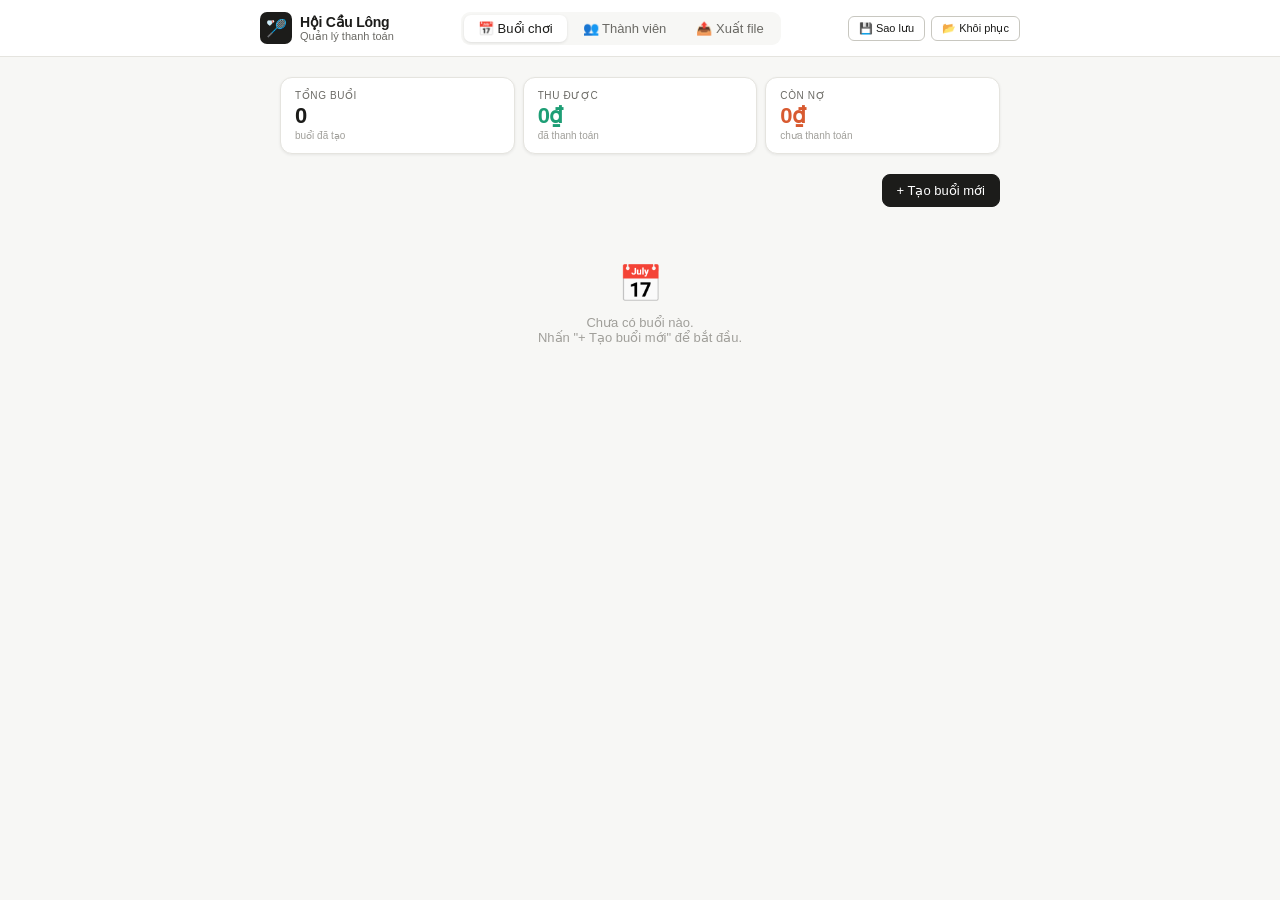
==== commit 91f29fe1: "Update caulong.html" ====
--- a/caulong.html
+++ b/caulong.html
@@ -204,6 +204,8 @@
   .stat-value{font-size:20px}
   .nav-tab{padding:5px 10px;font-size:12px}
   .member-cost-grid{grid-template-columns:1fr 1fr}
+  .header-inner{flex-wrap:wrap;height:auto;padding:8px 0;gap:6px}
+  .header-inner .btn-sm{font-size:11px;padding:4px 8px}
 }
 
 /* SESSION DETAIL inline */
@@ -227,6 +229,11 @@
       <button class="nav-tab" onclick="switchTab('members')">👥 Thành viên</button>
       <button class="nav-tab" onclick="switchTab('export')">📤 Xuất file</button>
     </nav>
+    <div style="display:flex;gap:6px;flex-shrink:0">
+      <button class="btn btn-ghost btn-sm" onclick="backupData()" title="Sao lưu dữ liệu ra file JSON">💾 Sao lưu</button>
+      <button class="btn btn-ghost btn-sm" onclick="document.getElementById('restore-input').click()" title="Khôi phục từ file JSON">📂 Khôi phục</button>
+      <input type="file" id="restore-input" accept=".json" style="display:none" onchange="restoreData(this)">
+    </div>
   </div>
 </header>
 
@@ -1182,6 +1189,43 @@
   clearTimeout(_tt);_tt=setTimeout(()=>el.classList.remove('show'),2400);
 }
 
+// ─── BACKUP / RESTORE ─────────────────────────────────────────────
+function backupData(){
+  const data={members,sessions,exported:new Date().toISOString()};
+  const blob=new Blob([JSON.stringify(data,null,2)],{type:'application/json'});
+  const a=document.createElement('a');
+  const d=new Date();
+  const fname='caulong-backup-'+d.getFullYear()+'-'+String(d.getMonth()+1).padStart(2,'0')+'-'+String(d.getDate()).padStart(2,'0')+'.json';
+  a.href=URL.createObjectURL(blob);
+  a.download=fname;
+  document.body.appendChild(a);a.click();
+  setTimeout(()=>{URL.revokeObjectURL(a.href);document.body.removeChild(a)},500);
+  showToast('💾 Đã sao lưu: '+fname);
+}
+
+function restoreData(input){
+  const file=input.files[0];
+  if(!file)return;
+  const reader=new FileReader();
+  reader.onload=e=>{
+    try{
+      const data=JSON.parse(e.target.result);
+      if(!data.members||!data.sessions)throw new Error('File không hợp lệ');
+      if(!confirm('Khôi phục dữ liệu từ file "'+file.name+'"?\nDữ liệu hiện tại sẽ bị ghi đè.'))return;
+      members=data.members;
+      sessions=data.sessions;
+      ss('hl_members',members);
+      ss('hl_sessions',sessions);
+      renderSessions();
+      showToast('✅ Đã khôi phục '+sessions.length+' buổi, '+members.length+' thành viên');
+    }catch(err){
+      alert('Lỗi đọc file: '+err.message);
+    }
+    input.value='';
+  };
+  reader.readAsText(file);
+}
+
 // ─── INIT ─────────────────────────────────────────────────────────
 // On load: auto-add all members to default cost memberIds in modal
 renderSessions();
